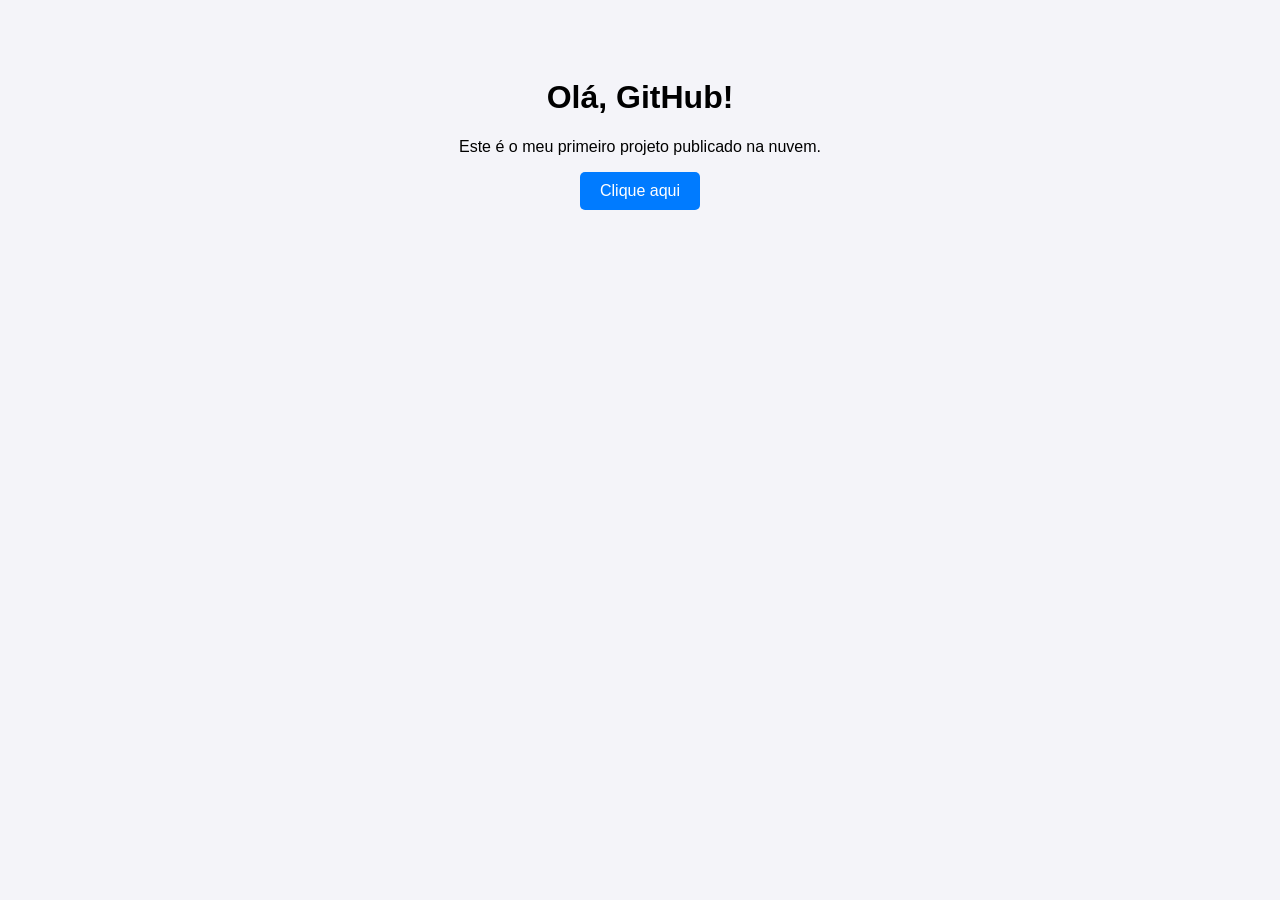
==== index.html @ 2b953121 "first commit" ====
<!DOCTYPE html>
<html lang="pt-BR">
<head>
  <meta charset="UTF-8">
  <meta name="viewport" content="width=device-width, initial-scale=1.0">
  <title>Meu Primeiro Site Comercial</title>
  <link rel="stylesheet" href="style.css">
</head>
<body>
  <h1>Olá, GitHub!</h1>
  <p>Este é o meu primeiro projeto publicado na nuvem.</p>
  <button id="btn">Clique aqui</button>

  <script src="script.js"></script>
</body>
</html>
---- style.css ----
body {
  font-family: Arial, sans-serif;
  background-color: #f4f4f9;
  text-align: center;
  padding-top: 50px;
}

button {
  padding: 10px 20px;
  font-size: 16px;
  cursor: pointer;
  background-color: #007bff;
  color: white;
  border: none;
  border-radius: 5px;
}
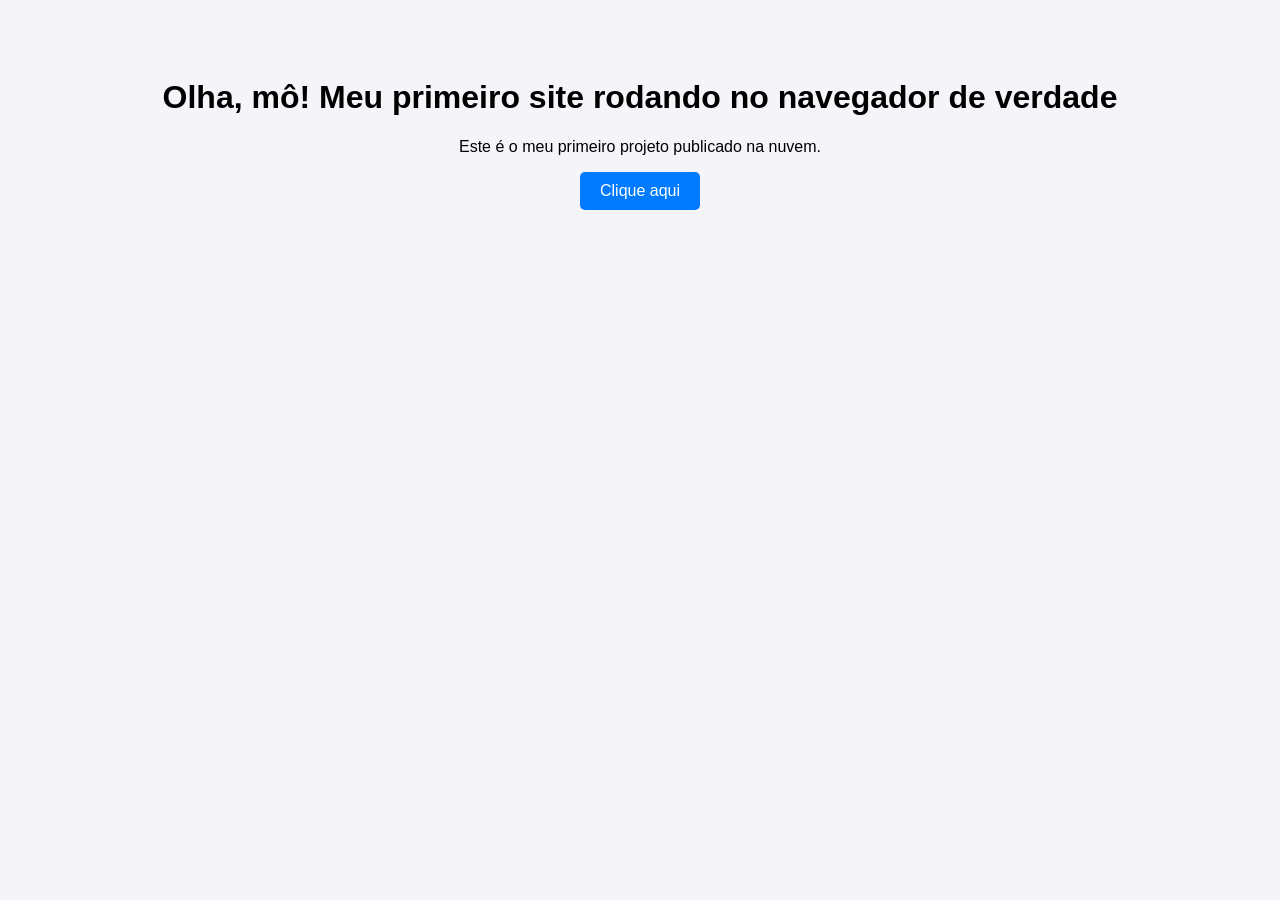
==== commit d8893c18: "mô" ====
--- a/index.html
+++ b/index.html
@@ -7,7 +7,7 @@
   <link rel="stylesheet" href="style.css">
 </head>
 <body>
-  <h1>Olá, GitHub!</h1>
+  <h1>Olha, mô! Meu primeiro site rodando no navegador de verdade</h1>
   <p>Este é o meu primeiro projeto publicado na nuvem.</p>
   <button id="btn">Clique aqui</button>
 
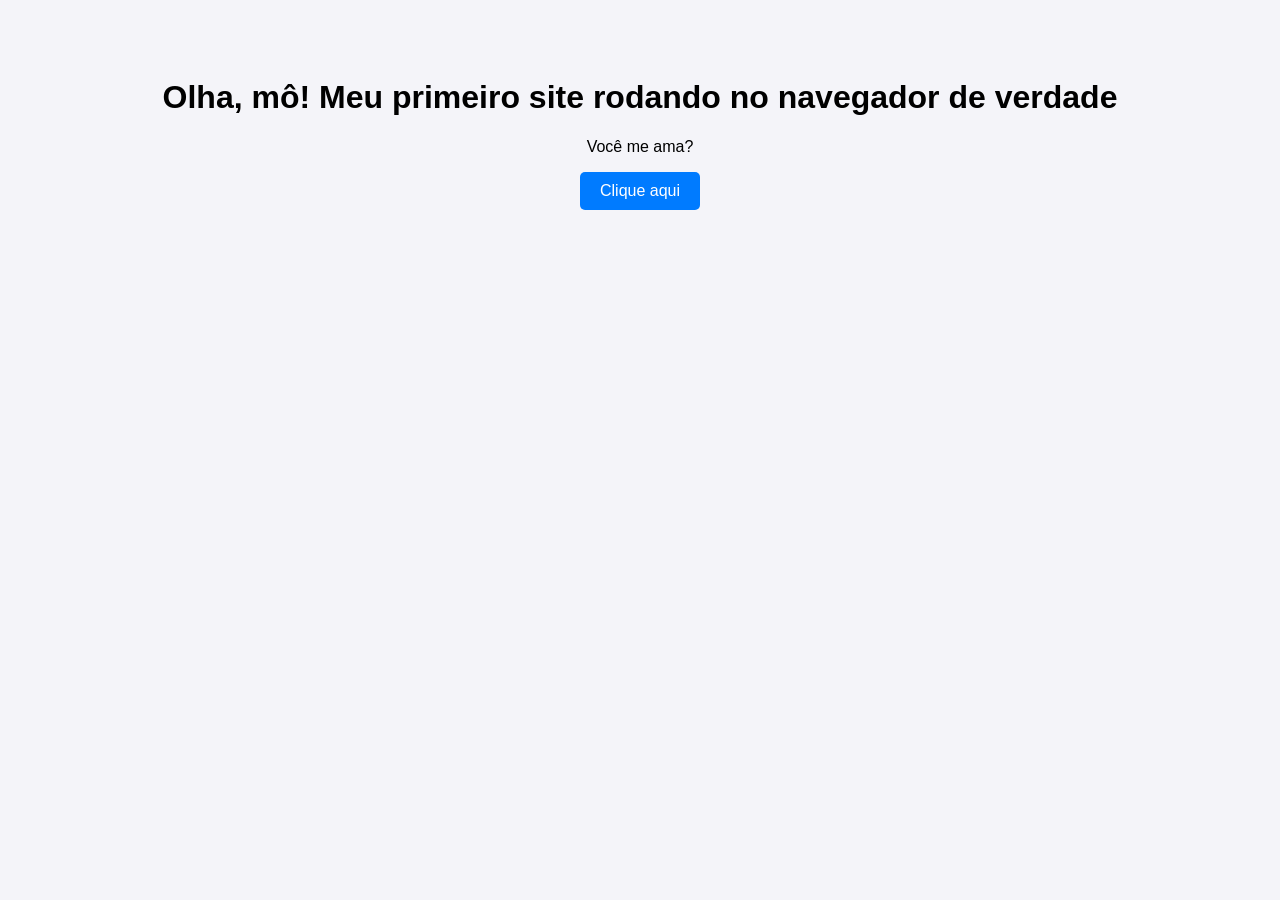
==== commit c57008b7: "será?" ====
--- a/index.html
+++ b/index.html
@@ -8,7 +8,7 @@
 </head>
 <body>
   <h1>Olha, mô! Meu primeiro site rodando no navegador de verdade</h1>
-  <p>Este é o meu primeiro projeto publicado na nuvem.</p>
+  <p>Você me ama?</p>
   <button id="btn">Clique aqui</button>
 
   <script src="script.js"></script>
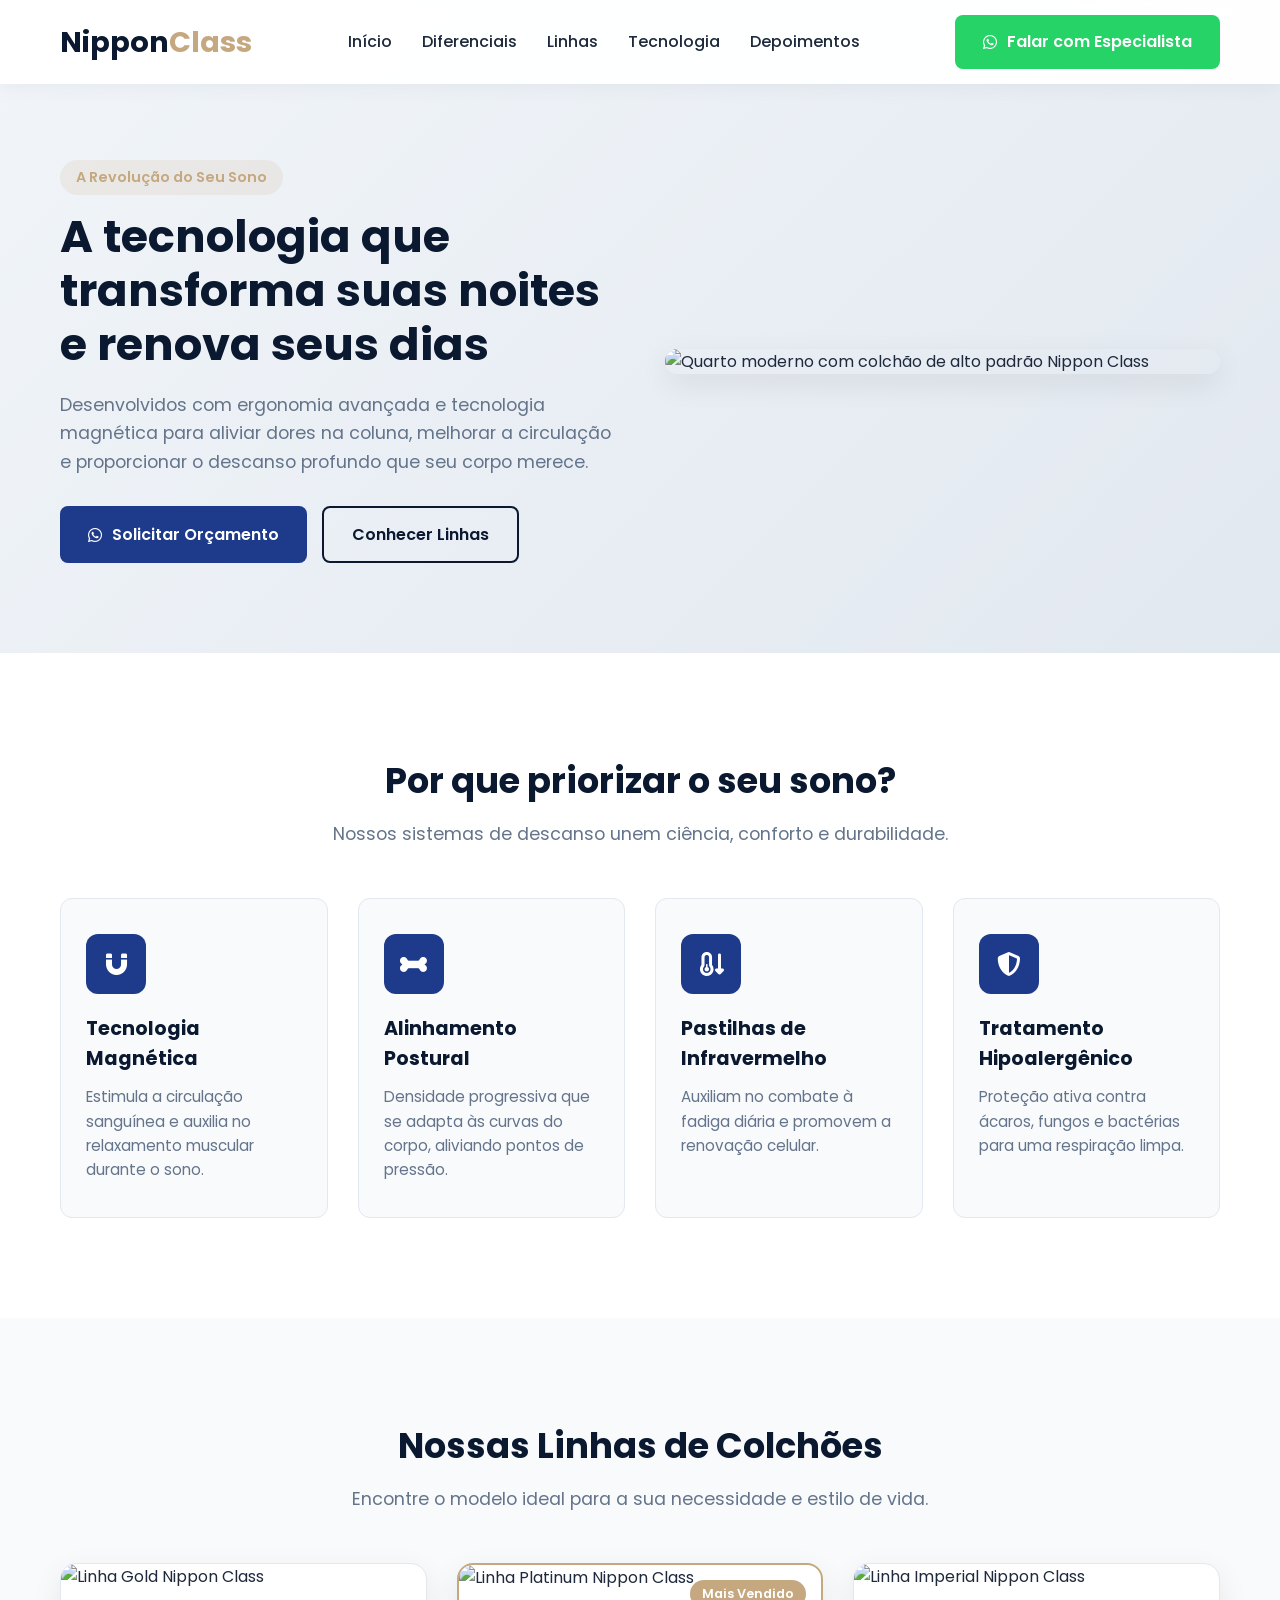
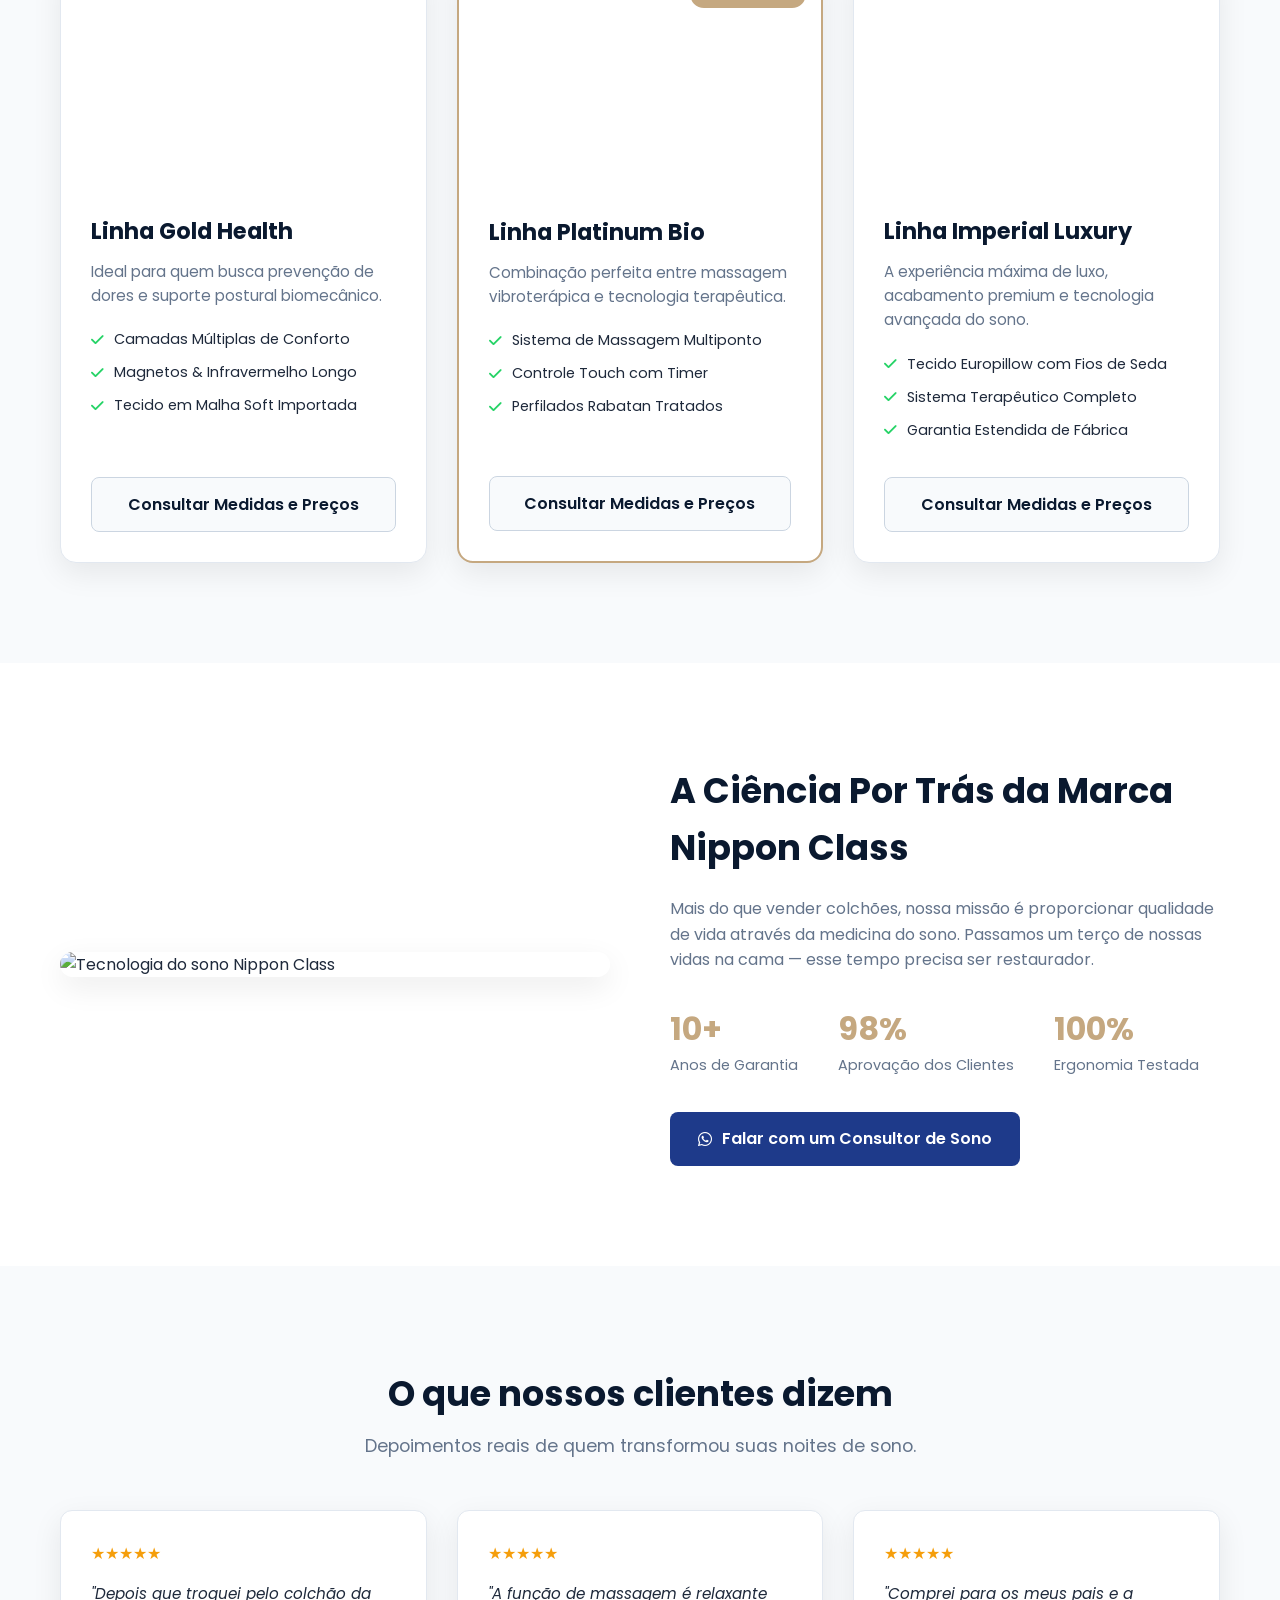
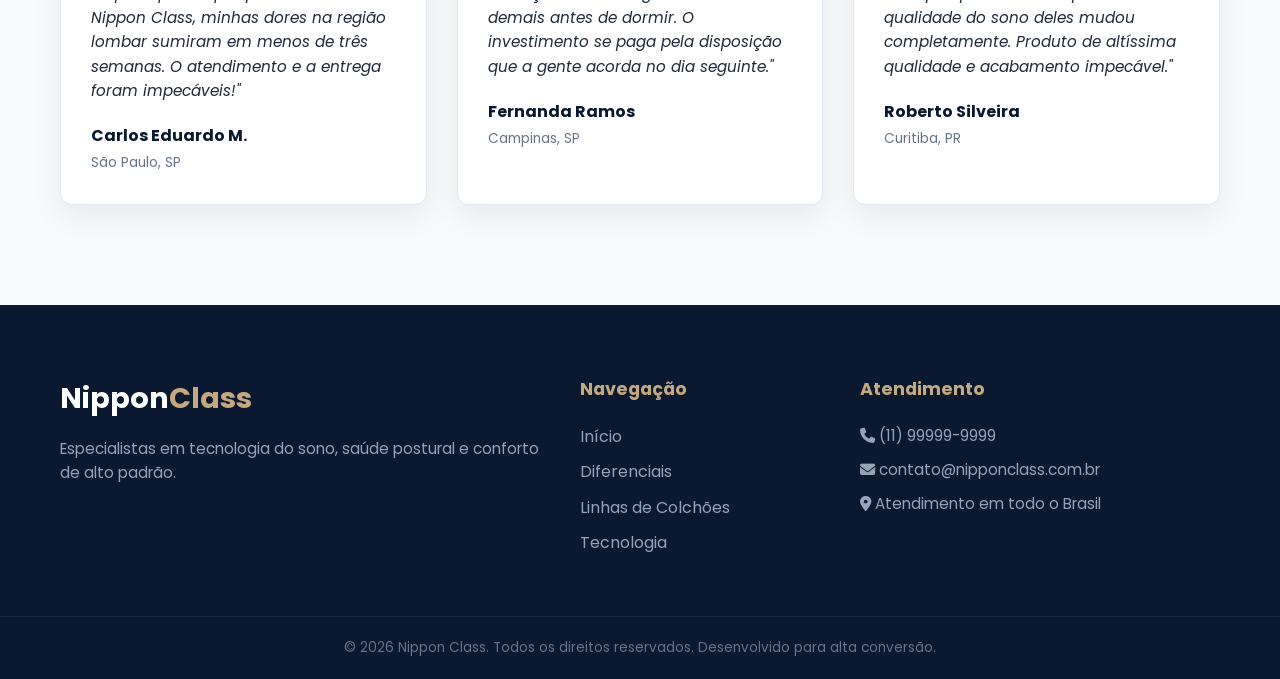
==== commit 7c402bd7: "Site1" ====
--- a/index.html
+++ b/index.html
@@ -3,13 +3,270 @@
 <head>
   <meta charset="UTF-8">
   <meta name="viewport" content="width=device-width, initial-scale=1.0">
-  <title>Meu Primeiro Site Comercial</title>
+  <title>Nippon Class | Colchões Magnéticos e Tecnologia do Sono</title>
+  
+  <!-- Google Fonts: Poppins -->
+  <link rel="preconnect" href="https://fonts.googleapis.com">
+  <link rel="preconnect" href="https://fonts.gstatic.com" crossorigin>
+  <link href="https://fonts.googleapis.com/css2?family=Poppins:wght@300;400;500;600;700&display=swap" rel="stylesheet">
+  
+  <!-- Font Awesome para Ícones -->
+  <link rel="stylesheet" href="https://cdnjs.cloudflare.com/ajax/libs/font-awesome/6.4.0/css/all.min.css">
+  
   <link rel="stylesheet" href="style.css">
 </head>
 <body>
-  <h1>Olha, mô! Meu primeiro site rodando no navegador de verdade</h1>
-  <p>Você me ama?</p>
-  <button id="btn">Clique aqui</button>
+
+  <!-- HEADER -->
+  <header class="header">
+    <div class="container header-container">
+      <a href="#" class="logo">
+        Nippon<span>Class</span>
+      </a>
+
+      <nav class="nav-menu" id="nav-menu">
+        <ul class="nav-list">
+          <li><a href="#home" class="nav-link">Início</a></li>
+          <li><a href="#diferenciais" class="nav-link">Diferenciais</a></li>
+          <li><a href="#produtos" class="nav-link">Linhas</a></li>
+          <li><a href="#tecnologia" class="nav-link">Tecnologia</a></li>
+          <li><a href="#depoimentos" class="nav-link">Depoimentos</a></li>
+        </ul>
+      </nav>
+
+      <a href="#" class="btn btn-whatsapp btn-header js-whatsapp-btn">
+        <i class="fa-brands fa-whatsapp"></i> Falar com Especialista
+      </a>
+
+      <button class="hamburger" id="hamburger" aria-label="Abrir Menu">
+        <i class="fa-solid fa-bars"></i>
+      </button>
+    </div>
+  </header>
+
+  <!-- HERO SECTION -->
+  <section class="hero" id="home">
+    <div class="container hero-container">
+      <div class="hero-content">
+        <span class="badge">A Revolução do Seu Sono</span>
+        <h1>A tecnologia que transforma suas noites e renova seus dias</h1>
+        <p>Desenvolvidos com ergonomia avançada e tecnologia magnética para aliviar dores na coluna, melhorar a circulação e proporcionar o descanso profundo que seu corpo merece.</p>
+        <div class="hero-buttons">
+          <a href="#" class="btn btn-primary js-whatsapp-btn">
+            <i class="fa-brands fa-whatsapp"></i> Solicitar Orçamento
+          </a>
+          <a href="#produtos" class="btn btn-secondary">Conhecer Linhas</a>
+        </div>
+      </div>
+      <div class="hero-image">
+        <img src="https://images.unsplash.com/photo-1631049307264-da0ec9d70304?auto=format&fit=crop&w=800&q=80" alt="Quarto moderno com colchão de alto padrão Nippon Class">
+      </div>
+    </div>
+  </section>
+
+  <!-- DIFERENCIAIS -->
+  <section class="features" id="diferenciais">
+    <div class="container">
+      <div class="section-title">
+        <h2>Por que priorizar o seu sono?</h2>
+        <p>Nossos sistemas de descanso unem ciência, conforto e durabilidade.</p>
+      </div>
+
+      <div class="features-grid">
+        <div class="feature-card">
+          <div class="feature-icon"><i class="fa-solid fa-magnet"></i></div>
+          <h3>Tecnologia Magnética</h3>
+          <p>Estimula a circulação sanguínea e auxilia no relaxamento muscular durante o sono.</p>
+        </div>
+
+        <div class="feature-card">
+          <div class="feature-icon"><i class="fa-solid fa-bone"></i></div>
+          <h3>Alinhamento Postural</h3>
+          <p>Densidade progressiva que se adapta às curvas do corpo, aliviando pontos de pressão.</p>
+        </div>
+
+        <div class="feature-card">
+          <div class="feature-icon"><i class="fa-solid fa-temperature-arrow-down"></i></div>
+          <h3>Pastilhas de Infravermelho</h3>
+          <p>Auxiliam no combate à fadiga diária e promovem a renovação celular.</p>
+        </div>
+
+        <div class="feature-card">
+          <div class="feature-icon"><i class="fa-solid fa-shield-halved"></i></div>
+          <h3>Tratamento Hipoalergênico</h3>
+          <p>Proteção ativa contra ácaros, fungos e bactérias para uma respiração limpa.</p>
+        </div>
+      </div>
+    </div>
+  </section>
+
+  <!-- PRODUTOS / LINHAS -->
+  <section class="products" id="produtos">
+    <div class="container">
+      <div class="section-title">
+        <h2>Nossas Linhas de Colchões</h2>
+        <p>Encontre o modelo ideal para a sua necessidade e estilo de vida.</p>
+      </div>
+
+      <div class="products-grid">
+        <!-- Produto 1 -->
+        <div class="product-card">
+          <div class="product-image">
+            <img src="https://images.unsplash.com/photo-1584100936595-c0654b55a2e2?auto=format&fit=crop&w=600&q=80" alt="Linha Gold Nippon Class">
+          </div>
+          <div class="product-content">
+            <h3>Linha Gold Health</h3>
+            <p>Ideal para quem busca prevenção de dores e suporte postural biomecânico.</p>
+            <ul class="product-benefits">
+              <li><i class="fa-solid fa-check"></i> Camadas Múltiplas de Conforto</li>
+              <li><i class="fa-solid fa-check"></i> Magnetos & Infravermelho Longo</li>
+              <li><i class="fa-solid fa-check"></i> Tecido em Malha Soft Importada</li>
+            </ul>
+            <a href="#" class="btn btn-card js-whatsapp-btn">Consultar Medidas e Preços</a>
+          </div>
+        </div>
+
+        <!-- Produto 2 -->
+        <div class="product-card featured">
+          <div class="badge-featured">Mais Vendido</div>
+          <div class="product-image">
+            <img src="https://images.unsplash.com/photo-1505693416388-ac5ce068fe85?auto=format&fit=crop&w=600&q=80" alt="Linha Platinum Nippon Class">
+          </div>
+          <div class="product-content">
+            <h3>Linha Platinum Bio</h3>
+            <p>Combinação perfeita entre massagem vibroterápica e tecnologia terapêutica.</p>
+            <ul class="product-benefits">
+              <li><i class="fa-solid fa-check"></i> Sistema de Massagem Multiponto</li>
+              <li><i class="fa-solid fa-check"></i> Controle Touch com Timer</li>
+              <li><i class="fa-solid fa-check"></i> Perfilados Rabatan Tratados</li>
+            </ul>
+            <a href="#" class="btn btn-card btn-primary js-whatsapp-btn">Consultar Medidas e Preços</a>
+          </div>
+        </div>
+
+        <!-- Produto 3 -->
+        <div class="product-card">
+          <div class="product-image">
+            <img src="https://images.unsplash.com/photo-1616046229478-9901c5536a45?auto=format&fit=crop&w=600&q=80" alt="Linha Imperial Nippon Class">
+          </div>
+          <div class="product-content">
+            <h3>Linha Imperial Luxury</h3>
+            <p>A experiência máxima de luxo, acabamento premium e tecnologia avançada do sono.</p>
+            <ul class="product-benefits">
+              <li><i class="fa-solid fa-check"></i> Tecido Europillow com Fios de Seda</li>
+              <li><i class="fa-solid fa-check"></i> Sistema Terapêutico Completo</li>
+              <li><i class="fa-solid fa-check"></i> Garantia Estendida de Fábrica</li>
+            </ul>
+            <a href="#" class="btn btn-card js-whatsapp-btn">Consultar Medidas e Preços</a>
+          </div>
+        </div>
+      </div>
+    </div>
+  </section>
+
+  <!-- POR QUE ESCOLHER -->
+  <section class="about" id="tecnologia">
+    <div class="container about-container">
+      <div class="about-image">
+        <img src="https://images.unsplash.com/photo-1540555700478-4be289fbecef?auto=format&fit=crop&w=800&q=80" alt="Tecnologia do sono Nippon Class">
+      </div>
+      <div class="about-content">
+        <h2>A Ciência Por Trás da Marca Nippon Class</h2>
+        <p>Mais do que vender colchões, nossa missão é proporcionar qualidade de vida através da medicina do sono. Passamos um terço de nossas vidas na cama — esse tempo precisa ser restaurador.</p>
+        
+        <div class="about-stats">
+          <div class="stat">
+            <h4>10+</h4>
+            <p>Anos de Garantia</p>
+          </div>
+          <div class="stat">
+            <h4>98%</h4>
+            <p>Aprovação dos Clientes</p>
+          </div>
+          <div class="stat">
+            <h4>100%</h4>
+            <p>Ergonomia Testada</p>
+          </div>
+        </div>
+
+        <a href="#" class="btn btn-primary js-whatsapp-btn">
+          <i class="fa-brands fa-whatsapp"></i> Falar com um Consultor de Sono
+        </a>
+      </div>
+    </div>
+  </section>
+
+  <!-- DEPOIMENTOS -->
+  <section class="testimonials" id="depoimentos">
+    <div class="container">
+      <div class="section-title">
+        <h2>O que nossos clientes dizem</h2>
+        <p>Depoimentos reais de quem transformou suas noites de sono.</p>
+      </div>
+
+      <div class="testimonials-grid">
+        <div class="testimonial-card">
+          <div class="stars">★★★★★</div>
+          <p>"Depois que troquei pelo colchão da Nippon Class, minhas dores na região lombar sumiram em menos de três semanas. O atendimento e a entrega foram impecáveis!"</p>
+          <div class="author">
+            <strong>Carlos Eduardo M.</strong>
+            <span>São Paulo, SP</span>
+          </div>
+        </div>
+
+        <div class="testimonial-card">
+          <div class="stars">★★★★★</div>
+          <p>"A função de massagem é relaxante demais antes de dormir. O investimento se paga pela disposição que a gente acorda no dia seguinte."</p>
+          <div class="author">
+            <strong>Fernanda Ramos</strong>
+            <span>Campinas, SP</span>
+          </div>
+        </div>
+
+        <div class="testimonial-card">
+          <div class="stars">★★★★★</div>
+          <p>"Comprei para os meus pais e a qualidade do sono deles mudou completamente. Produto de altíssima qualidade e acabamento impecável."</p>
+          <div class="author">
+            <strong>Roberto Silveira</strong>
+            <span>Curitiba, PR</span>
+          </div>
+        </div>
+      </div>
+    </div>
+  </section>
+
+  <!-- FOOTER -->
+  <footer class="footer">
+    <div class="container footer-container">
+      <div class="footer-col">
+        <a href="#" class="logo footer-logo">Nippon<span>Class</span></a>
+        <p>Especialistas em tecnologia do sono, saúde postural e conforto de alto padrão.</p>
+      </div>
+
+      <div class="footer-col">
+        <h4>Navegação</h4>
+        <ul>
+          <li><a href="#home">Início</a></li>
+          <li><a href="#diferenciais">Diferenciais</a></li>
+          <li><a href="#produtos">Linhas de Colchões</a></li>
+          <li><a href="#tecnologia">Tecnologia</a></li>
+        </ul>
+      </div>
+
+      <div class="footer-col">
+        <h4>Atendimento</h4>
+        <p><i class="fa-solid fa-phone"></i> (11) 99999-9999</p>
+        <p><i class="fa-solid fa-envelope"></i> contato@nipponclass.com.br</p>
+        <p><i class="fa-solid fa-location-dot"></i> Atendimento em todo o Brasil</p>
+      </div>
+    </div>
+
+    <div class="footer-bottom">
+      <div class="container">
+        <p>&copy; 2026 Nippon Class. Todos os direitos reservados. Desenvolvido para alta conversão.</p>
+      </div>
+    </div>
+  </footer>
 
   <script src="script.js"></script>
 </body>
--- a/style.css
+++ b/style.css
@@ -1,16 +1,566 @@
+/* RESET & VARIÁVEIS */
+:root {
+  --bg-dark: #0A192F;
+  --primary: #1E3A8A;
+  --accent: #C5A880;
+  --accent-hover: #D4AF37;
+  --bg-light: #F8FAFC;
+  --text-dark: #1E293B;
+  --text-muted: #64748B;
+  --white: #FFFFFF;
+  --whatsapp-color: #25D366;
+  --whatsapp-hover: #20ba5a;
+  
+  --font-main: 'Poppins', sans-serif;
+  --transition: all 0.3s ease;
+  --shadow: 0 10px 30px rgba(0,0,0,0.08);
+}
+
+* {
+  margin: 0;
+  padding: 0;
+  box-sizing: border-box;
+}
+
+html {
+  scroll-behavior: smooth;
+}
+
 body {
-  font-family: Arial, sans-serif;
-  background-color: #f4f4f9;
+  font-family: var(--font-main);
+  background-color: var(--bg-light);
+  color: var(--text-dark);
+  line-height: 1.6;
+}
+
+img {
+  max-width: 100%;
+  height: auto;
+  display: block;
+}
+
+a {
+  text-decoration: none;
+  color: inherit;
+}
+
+ul {
+  list-style: none;
+}
+
+.container {
+  max-width: 1200px;
+  margin: 0 auto;
+  padding: 0 20px;
+}
+
+.section-title {
   text-align: center;
-  padding-top: 50px;
-}
-
-button {
-  padding: 10px 20px;
-  font-size: 16px;
+  margin-bottom: 50px;
+}
+
+.section-title h2 {
+  font-size: 2.2rem;
+  color: var(--bg-dark);
+  margin-bottom: 10px;
+}
+
+.section-title p {
+  color: var(--text-muted);
+  font-size: 1.1rem;
+}
+
+/* BOTÕES */
+.btn {
+  display: inline-flex;
+  align-items: center;
+  justify-content: center;
+  gap: 10px;
+  padding: 14px 28px;
+  border-radius: 8px;
+  font-weight: 600;
+  transition: var(--transition);
   cursor: pointer;
-  background-color: #007bff;
-  color: white;
   border: none;
-  border-radius: 5px;
+}
+
+.btn-primary {
+  background-color: var(--primary);
+  color: var(--white);
+}
+
+.btn-primary:hover {
+  background-color: var(--bg-dark);
+  transform: translateY(-2px);
+}
+
+.btn-secondary {
+  background-color: transparent;
+  color: var(--bg-dark);
+  border: 2px solid var(--bg-dark);
+}
+
+.btn-secondary:hover {
+  background-color: var(--bg-dark);
+  color: var(--white);
+}
+
+.btn-whatsapp {
+  background-color: var(--whatsapp-color);
+  color: var(--white);
+}
+
+.btn-whatsapp:hover {
+  background-color: var(--whatsapp-hover);
+  transform: translateY(-2px);
+}
+
+.btn-card {
+  width: 100%;
+  background-color: var(--bg-light);
+  color: var(--bg-dark);
+  border: 1px solid #CBD5E1;
+}
+
+.btn-card:hover {
+  background-color: var(--accent);
+  color: var(--white);
+  border-color: var(--accent);
+}
+
+/* HEADER */
+.header {
+  position: fixed;
+  top: 0;
+  left: 0;
+  width: 100%;
+  background-color: rgba(255, 255, 255, 0.95);
+  backdrop-filter: blur(10px);
+  z-index: 1000;
+  box-shadow: 0 2px 20px rgba(0,0,0,0.05);
+  padding: 15px 0;
+}
+
+.header-container {
+  display: flex;
+  align-items: center;
+  justify-content: space-between;
+}
+
+.logo {
+  font-size: 1.8rem;
+  font-weight: 700;
+  color: var(--bg-dark);
+}
+
+.logo span {
+  color: var(--accent);
+}
+
+.nav-list {
+  display: flex;
+  gap: 30px;
+}
+
+.nav-link {
+  font-weight: 500;
+  color: var(--text-dark);
+  transition: var(--transition);
+}
+
+.nav-link:hover {
+  color: var(--accent);
+}
+
+.hamburger {
+  display: none;
+  background: none;
+  border: none;
+  font-size: 1.5rem;
+  color: var(--bg-dark);
+  cursor: pointer;
+}
+
+/* HERO SECTION */
+.hero {
+  padding: 160px 0 90px;
+  background: linear-gradient(135deg, #F1F5F9 0%, #E2E8F0 100%);
+}
+
+.hero-container {
+  display: grid;
+  grid-template-columns: 1fr 1fr;
+  gap: 50px;
+  align-items: center;
+}
+
+.badge {
+  display: inline-block;
+  padding: 6px 16px;
+  background-color: rgba(197, 168, 128, 0.15);
+  color: var(--accent);
+  font-weight: 600;
+  border-radius: 20px;
+  font-size: 0.9rem;
+  margin-bottom: 15px;
+}
+
+.hero-content h1 {
+  font-size: 2.8rem;
+  line-height: 1.2;
+  color: var(--bg-dark);
+  margin-bottom: 20px;
+}
+
+.hero-content p {
+  color: var(--text-muted);
+  font-size: 1.1rem;
+  margin-bottom: 30px;
+}
+
+.hero-buttons {
+  display: flex;
+  gap: 15px;
+}
+
+.hero-image img {
+  border-radius: 16px;
+  box-shadow: var(--shadow);
+}
+
+/* DIFERENCIAIS */
+.features {
+  padding: 100px 0;
+  background-color: var(--white);
+}
+
+.features-grid {
+  display: grid;
+  grid-template-columns: repeat(auto-fit, minmax(250px, 1fr));
+  gap: 30px;
+}
+
+.feature-card {
+  padding: 35px 25px;
+  border-radius: 12px;
+  background-color: var(--bg-light);
+  border: 1px solid #E2E8F0;
+  transition: var(--transition);
+}
+
+.feature-card:hover {
+  transform: translateY(-5px);
+  box-shadow: var(--shadow);
+}
+
+.feature-icon {
+  width: 60px;
+  height: 60px;
+  background-color: var(--primary);
+  color: var(--white);
+  border-radius: 12px;
+  display: flex;
+  align-items: center;
+  justify-content: center;
+  font-size: 1.5rem;
+  margin-bottom: 20px;
+}
+
+.feature-card h3 {
+  font-size: 1.2rem;
+  color: var(--bg-dark);
+  margin-bottom: 10px;
+}
+
+.feature-card p {
+  color: var(--text-muted);
+  font-size: 0.95rem;
+}
+
+/* PRODUTOS */
+.products {
+  padding: 100px 0;
+}
+
+.products-grid {
+  display: grid;
+  grid-template-columns: repeat(auto-fit, minmax(300px, 1fr));
+  gap: 30px;
+}
+
+.product-card {
+  background-color: var(--white);
+  border-radius: 16px;
+  overflow: hidden;
+  box-shadow: var(--shadow);
+  border: 1px solid #E2E8F0;
+  position: relative;
+  display: flex;
+  flex-direction: column;
+}
+
+.product-card.featured {
+  border: 2px solid var(--accent);
+}
+
+.badge-featured {
+  position: absolute;
+  top: 15px;
+  right: 15px;
+  background-color: var(--accent);
+  color: var(--white);
+  padding: 4px 12px;
+  border-radius: 20px;
+  font-size: 0.8rem;
+  font-weight: 600;
+  z-index: 10;
+}
+
+.product-image {
+  height: 220px;
+  overflow: hidden;
+}
+
+.product-image img {
+  width: 100%;
+  height: 100%;
+  object-fit: cover;
+  transition: var(--transition);
+}
+
+.product-card:hover .product-image img {
+  transform: scale(1.05);
+}
+
+.product-content {
+  padding: 30px;
+  display: flex;
+  flex-direction: column;
+  flex-grow: 1;
+}
+
+.product-content h3 {
+  font-size: 1.4rem;
+  color: var(--bg-dark);
+  margin-bottom: 10px;
+}
+
+.product-content p {
+  color: var(--text-muted);
+  font-size: 0.95rem;
+  margin-bottom: 20px;
+}
+
+.product-benefits {
+  margin-bottom: 25px;
+  flex-grow: 1;
+}
+
+.product-benefits li {
+  font-size: 0.9rem;
+  color: var(--text-dark);
+  margin-bottom: 10px;
+  display: flex;
+  align-items: center;
+  gap: 10px;
+}
+
+.product-benefits i {
+  color: var(--whatsapp-color);
+}
+
+/* SOBRE / TECNOLOGIA */
+.about {
+  padding: 100px 0;
+  background-color: var(--white);
+}
+
+.about-container {
+  display: grid;
+  grid-template-columns: 1fr 1fr;
+  gap: 60px;
+  align-items: center;
+}
+
+.about-image img {
+  border-radius: 16px;
+  box-shadow: var(--shadow);
+}
+
+.about-content h2 {
+  font-size: 2.2rem;
+  color: var(--bg-dark);
+  margin-bottom: 20px;
+}
+
+.about-content p {
+  color: var(--text-muted);
+  margin-bottom: 30px;
+}
+
+.about-stats {
+  display: flex;
+  gap: 40px;
+  margin-bottom: 35px;
+}
+
+.stat h4 {
+  font-size: 2rem;
+  color: var(--accent);
+  font-weight: 700;
+}
+
+.stat p {
+  font-size: 0.9rem;
+  margin-bottom: 0;
+}
+
+/* DEPOIMENTOS */
+.testimonials {
+  padding: 100px 0;
+}
+
+.testimonials-grid {
+  display: grid;
+  grid-template-columns: repeat(auto-fit, minmax(300px, 1fr));
+  gap: 30px;
+}
+
+.testimonial-card {
+  background-color: var(--white);
+  padding: 30px;
+  border-radius: 12px;
+  box-shadow: var(--shadow);
+  border: 1px solid #E2E8F0;
+}
+
+.stars {
+  color: #F59E0B;
+  margin-bottom: 15px;
+}
+
+.testimonial-card p {
+  color: var(--text-dark);
+  font-style: italic;
+  margin-bottom: 20px;
+  font-size: 0.95rem;
+}
+
+.author strong {
+  display: block;
+  color: var(--bg-dark);
+}
+
+.author span {
+  font-size: 0.85rem;
+  color: var(--text-muted);
+}
+
+/* FOOTER */
+.footer {
+  background-color: var(--bg-dark);
+  color: var(--white);
+  padding-top: 70px;
+}
+
+.footer-container {
+  display: grid;
+  grid-template-columns: 2fr 1fr 1.5fr;
+  gap: 40px;
+  padding-bottom: 50px;
+}
+
+.footer-logo {
+  color: var(--white);
+  display: inline-block;
+  margin-bottom: 15px;
+}
+
+.footer-col p {
+  color: #94A3B8;
+  font-size: 0.95rem;
+  margin-bottom: 10px;
+}
+
+.footer-col h4 {
+  font-size: 1.1rem;
+  margin-bottom: 20px;
+  color: var(--accent);
+}
+
+.footer-col ul li {
+  margin-bottom: 10px;
+}
+
+.footer-col ul li a {
+  color: #94A3B8;
+  transition: var(--transition);
+}
+
+.footer-col ul li a:hover {
+  color: var(--white);
+}
+
+.footer-bottom {
+  border-top: 1px solid #1E293B;
+  padding: 20px 0;
+  text-align: center;
+  font-size: 0.85rem;
+  color: #64748B;
+}
+
+/* RESPONSIVIDADE (MOBILE-FIRST BREAKPOINTS) */
+@media (max-width: 992px) {
+  .hero-container,
+  .about-container {
+    grid-template-columns: 1fr;
+    text-align: center;
+  }
+
+  .hero-buttons {
+    justify-content: center;
+  }
+
+  .about-stats {
+    justify-content: center;
+  }
+
+  .footer-container {
+    grid-template-columns: 1fr;
+  }
+}
+
+@media (max-width: 768px) {
+  .hamburger {
+    display: block;
+  }
+
+  .btn-header {
+    display: none;
+  }
+
+  .nav-menu {
+    position: fixed;
+    top: 70px;
+    left: -100%;
+    width: 100%;
+    background-color: var(--white);
+    padding: 30px;
+    box-shadow: 0 10px 20px rgba(0,0,0,0.1);
+    transition: var(--transition);
+  }
+
+  .nav-menu.active {
+    left: 0;
+  }
+
+  .nav-list {
+    flex-direction: column;
+    align-items: center;
+    gap: 20px;
+  }
+
+  .hero-content h1 {
+    font-size: 2.1rem;
+  }
 }
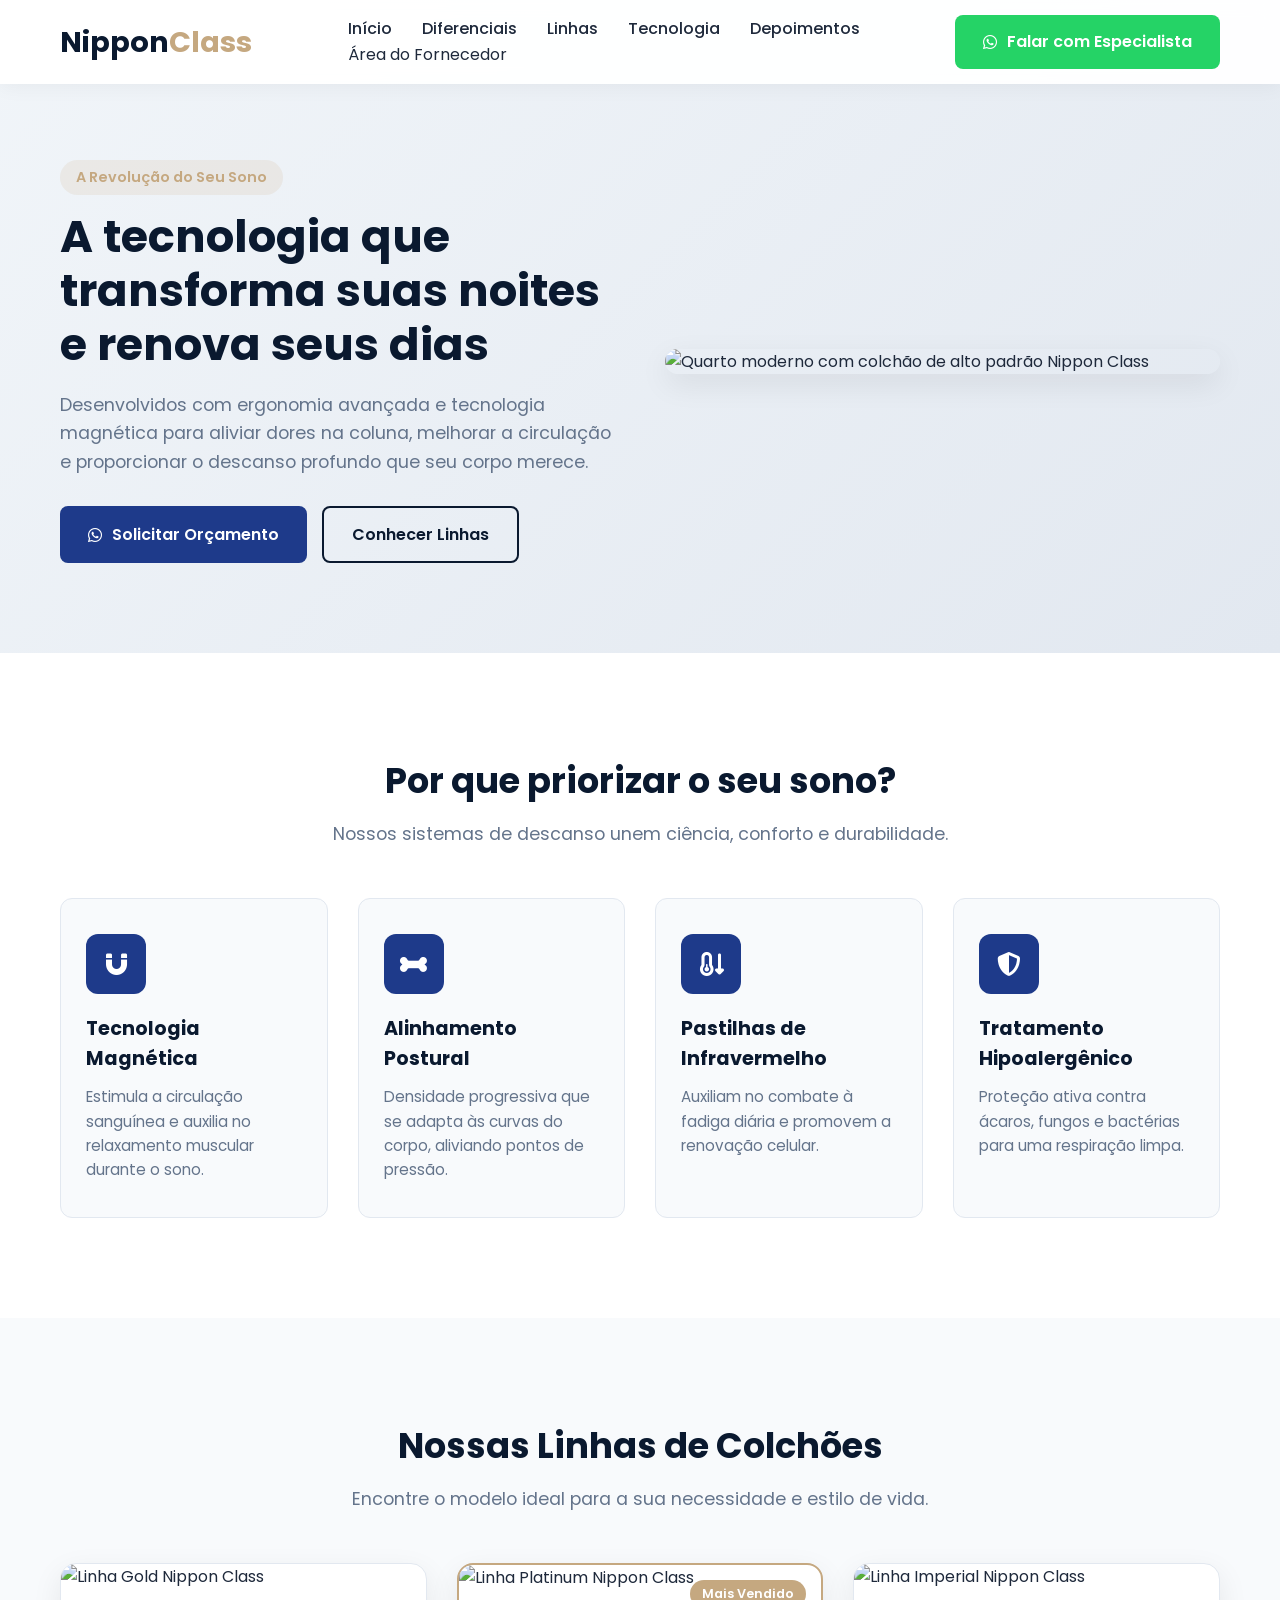
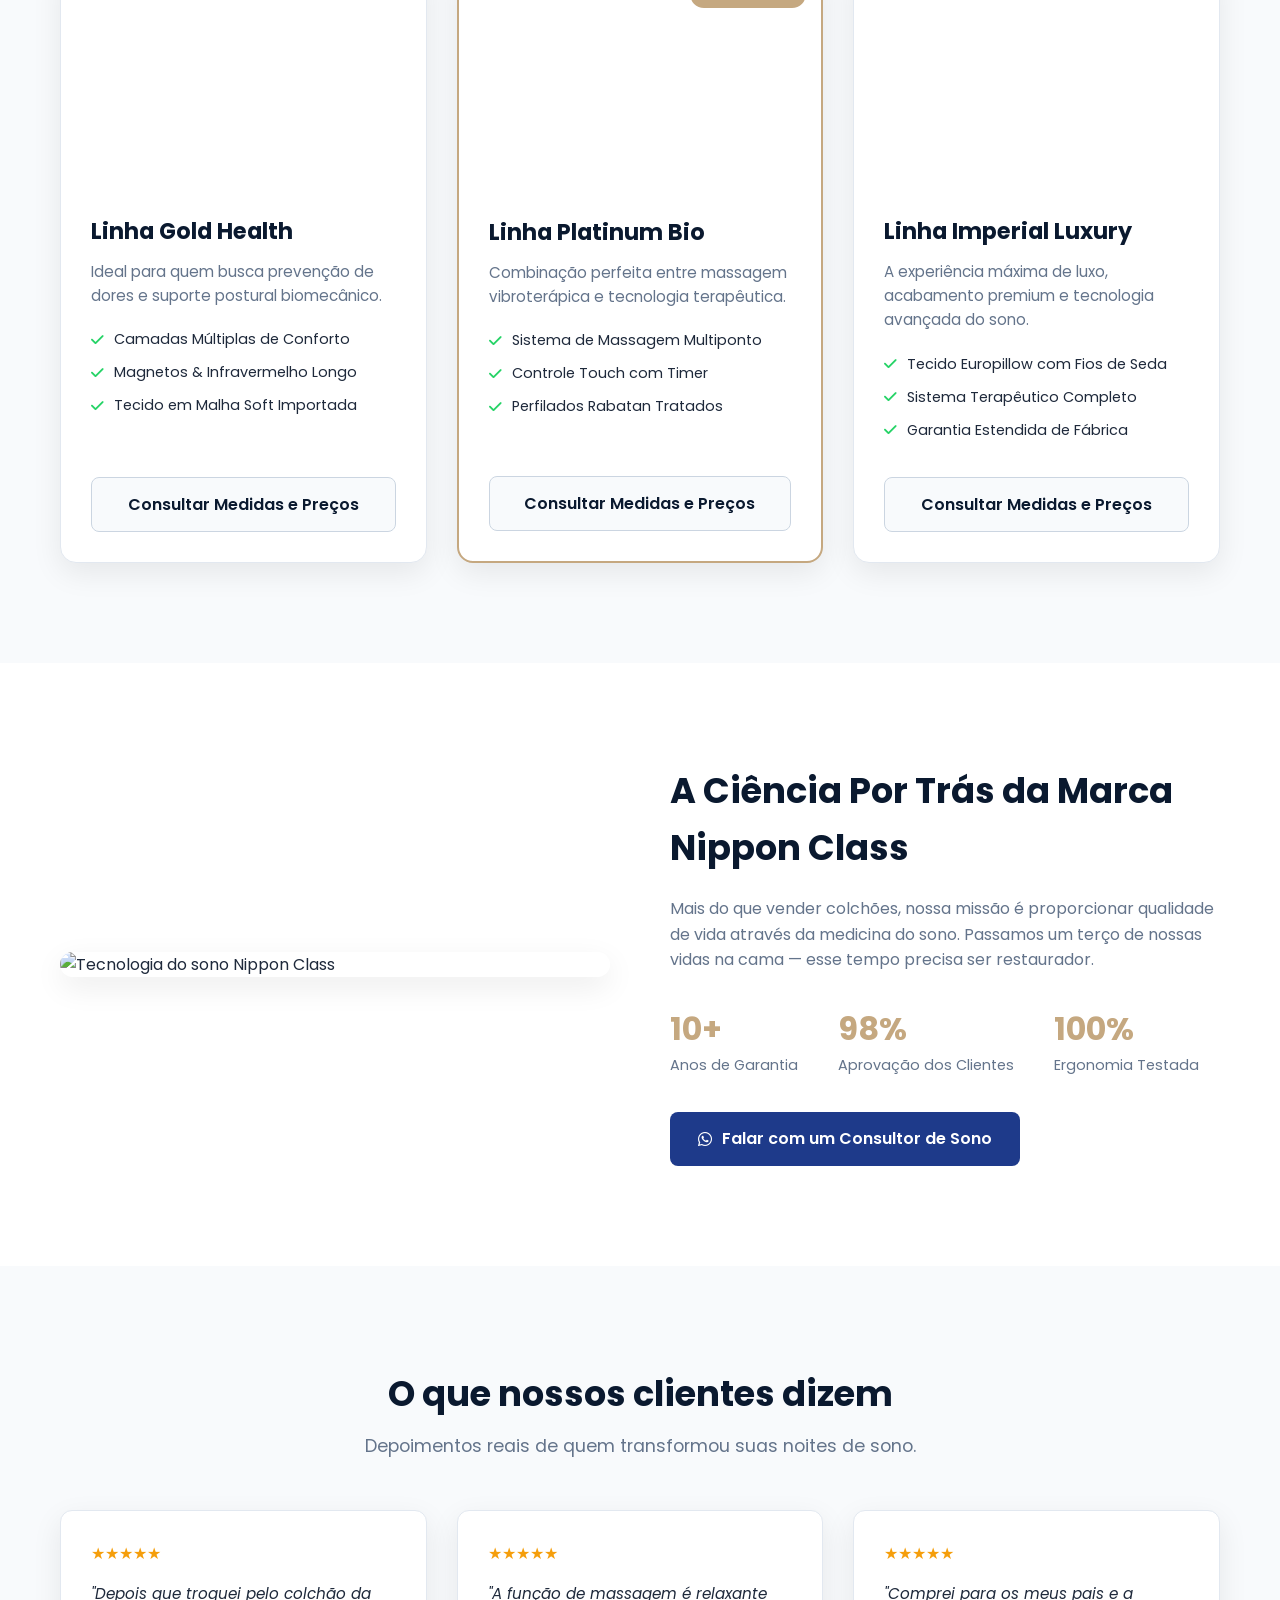
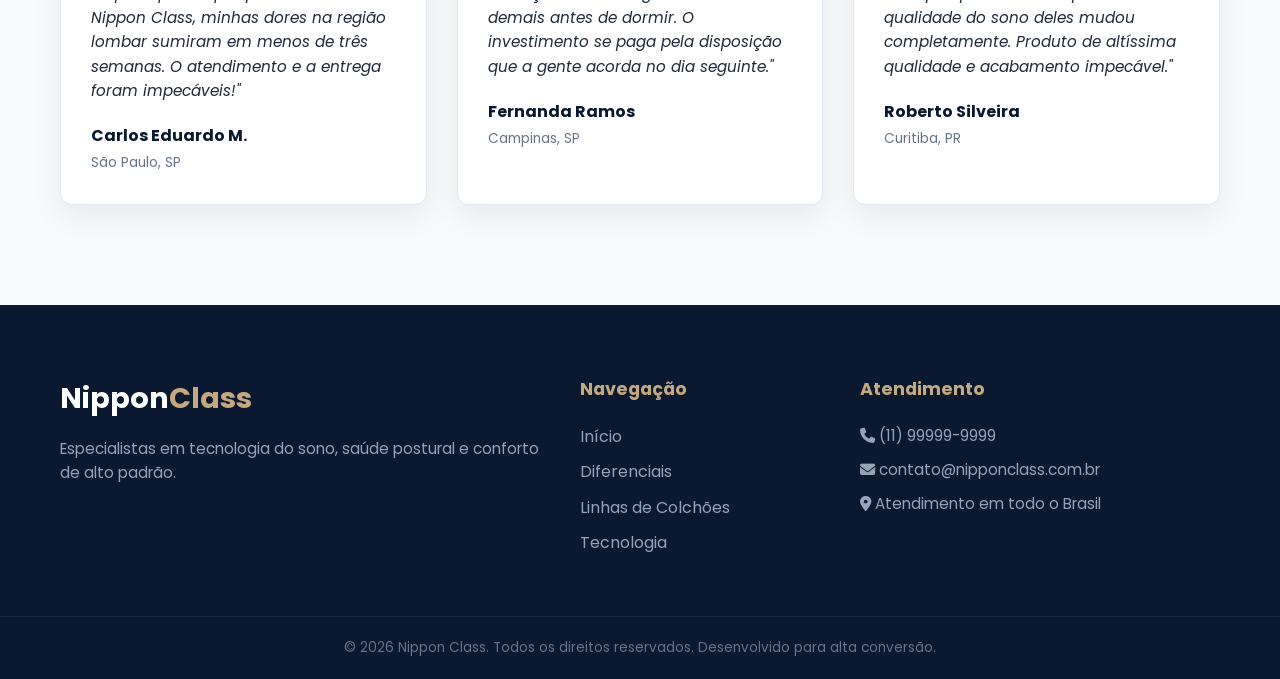
==== commit cb5967e3: "portal1" ====
--- a/index.html
+++ b/index.html
@@ -31,7 +31,7 @@
           <li><a href="#produtos" class="nav-link">Linhas</a></li>
           <li><a href="#tecnologia" class="nav-link">Tecnologia</a></li>
           <li><a href="#depoimentos" class="nav-link">Depoimentos</a></li>
-        </ul>
+        </ul><a href="login.html" class="btn-fornecedor">Área do Fornecedor</a>
       </nav>
 
       <a href="#" class="btn btn-whatsapp btn-header js-whatsapp-btn">
